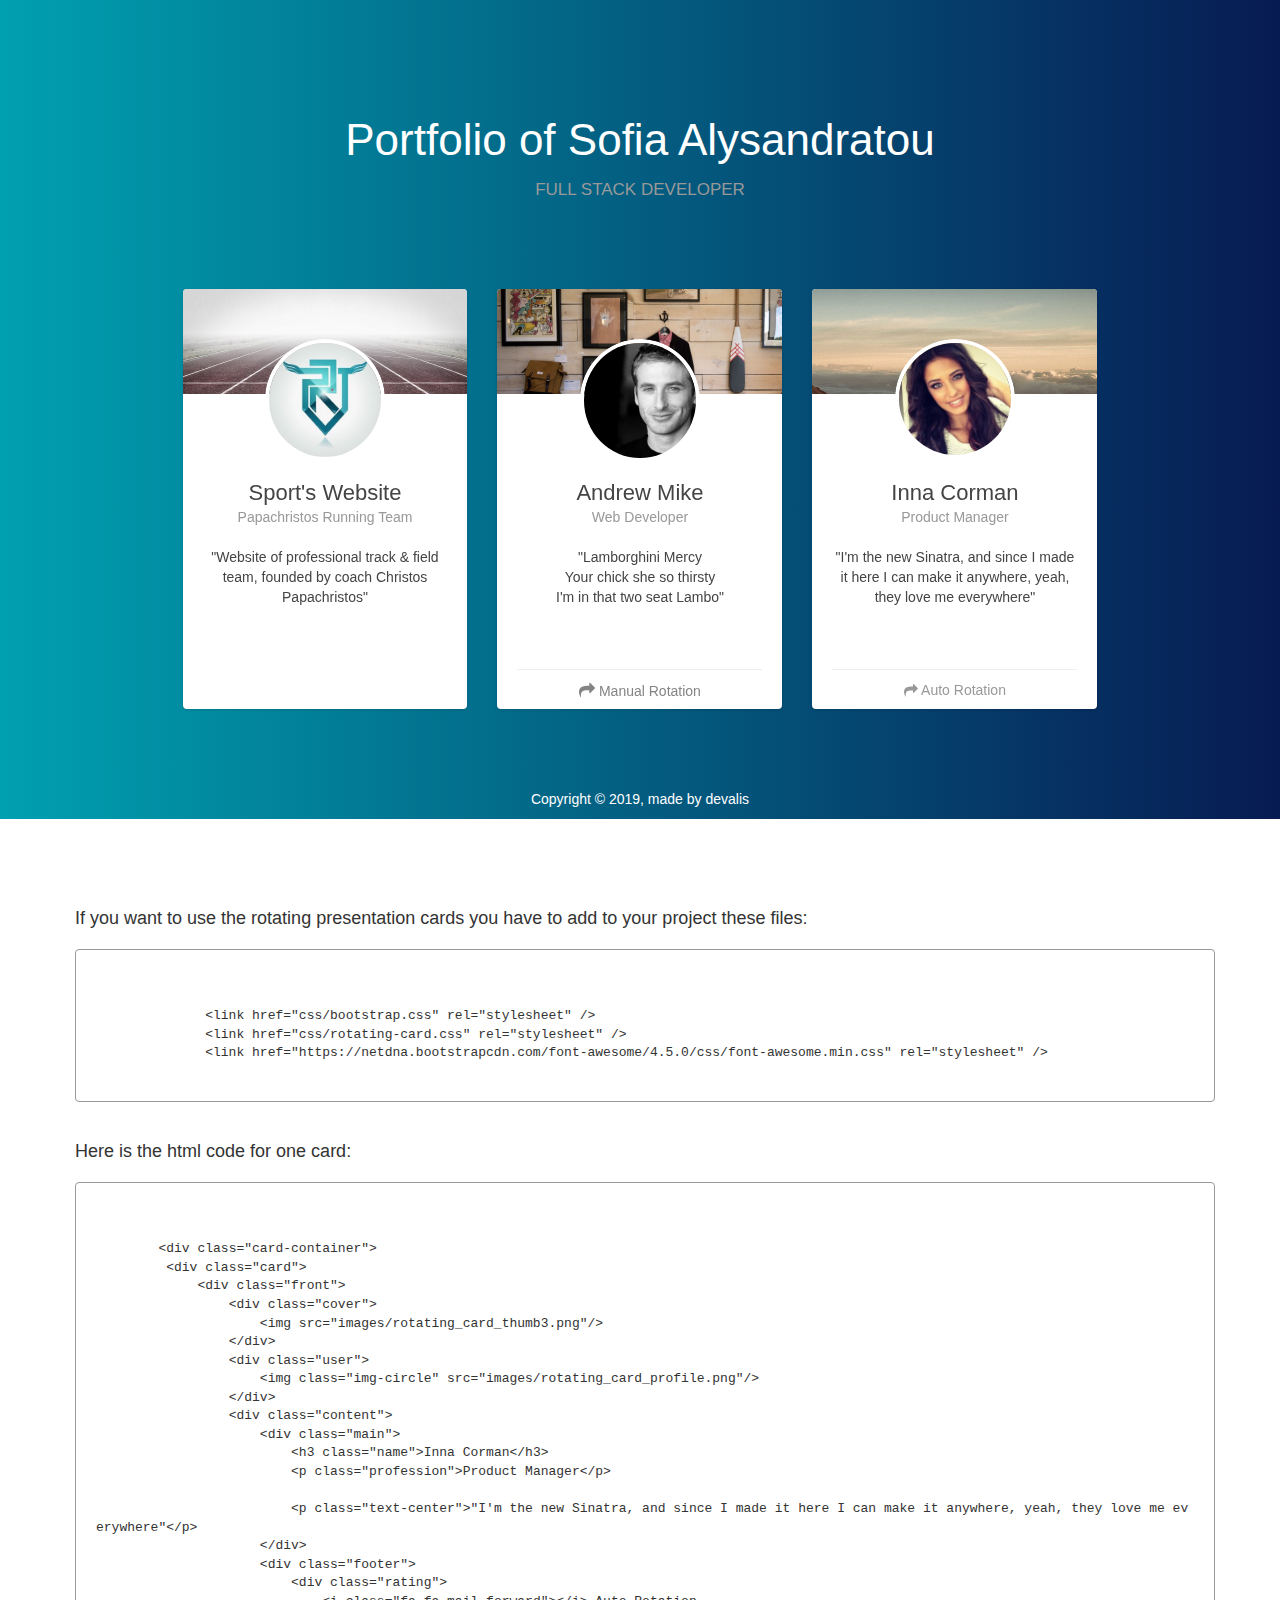
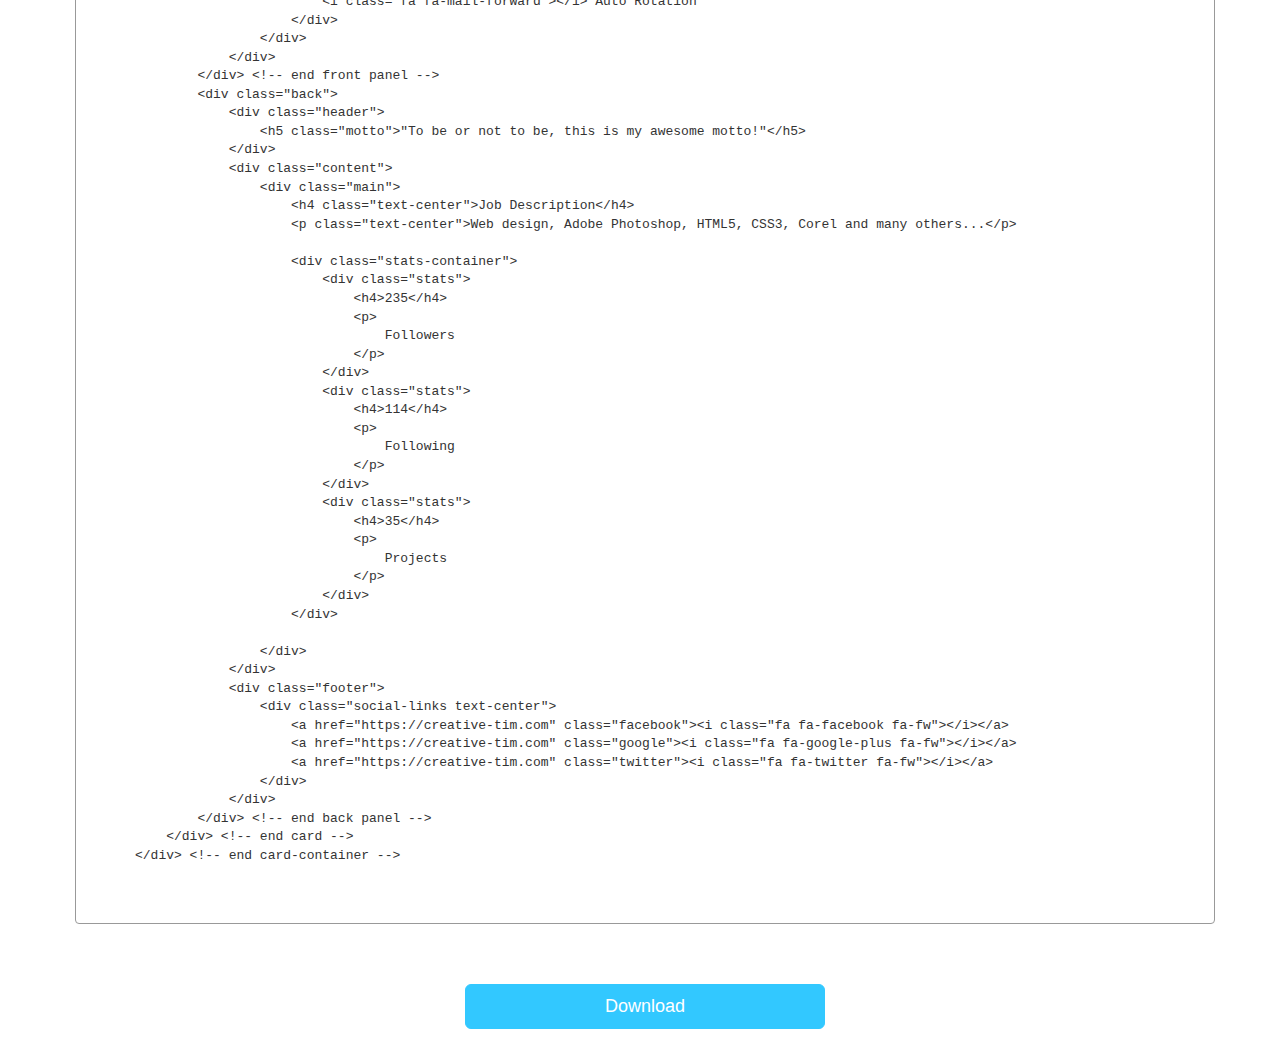
==== index.html @ b693b33b "first commit portfolio" ====
<!DOCTYPE html>
<html>
<head>
    <title>Devalis Portfolio</title>

	<meta charset="utf-8" />
	<meta http-equiv="X-UA-Compatible" content="IE=edge,chrome=1" />

    <link href='css/bootstrap.css' rel='stylesheet' />

    <link href="css/pe-icon-7-stroke.css" rel="stylesheet" />

<!--     <link href='css/ct-navbar.css' rel='stylesheet' /> -->
    <link href='css/rotating-card.css' rel='stylesheet' />

    <meta content='width=device-width, initial-scale=1.0, maximum-scale=1.0, user-scalable=0' name='viewport' />

    <link href="https://netdna.bootstrapcdn.com/font-awesome/4.5.0/css/font-awesome.min.css" rel="stylesheet">

    <script src="https://google-code-prettify.googlecode.com/svn/loader/run_prettify.js"></script>
    <style>
        body{
            margin-top: 100px;
			background: linear-gradient(to left, rgba(7,27,82,1) 0%, rgba(0,160,176,1) 100%);
        }
        .navbar-default .navbar-nav > li > a{
            padding: 15px 15px;
            margin: 5px 0;
        }

        .navbar-default{
            padding: 10px 0;
            background-color: rgba(255, 255, 255, 0.95);
            border-color: transparent;
            box-shadow: 0 0px 13px rgba(0,0,0,.2);
        }
        .btn-info,
        .btn-info:hover,
        .btn-info:focus{
            color: #FFF !important;
            background-color: #00bbff !important;
            border-color: #00bbff !important;
        }

        .btn-info{
            opacity: .8;
            transition: all 0.1s;
            -webkit-transition: all 0.1s;
        }
        .btn-info:hover,
        .btn-info:focus{
            opacity: 1;
        }
		.title{
			color: white;
		}
		.copyright{
			color: white;
			text-align: center;
		}
    </style>
</head>
<div class="container">
    <div class="row">
        <h1 class="title">
            Portfolio of Sofia Alysandratou
            <br>
            <small>Full Stack Developer</small>
        </h1>
        <div class="col-sm-10 col-sm-offset-1">
         <div class="col-md-4 col-sm-6">
             <div class="card-container">
                <div class="card">
                    <div class="front">
                        <div class="cover">
                            <img src="images/track.png"/>
                        </div>
                        <div class="user">
                            <img class="img-circle" src="images/prt color.jpg"/>
                        </div>
                        <div class="content">
                            <div class="main">
                                <h3 class="name">Sport's Website</h3>
                                <p class="profession">Papachristos Running Team</p>
                                <p class="text-center">"Website of professional track & field team, founded by coach Christos Papachristos"</p>
                            </div>
                       
                        </div>
                    </div> <!-- end front panel -->
                    <div class="back">
                        <div class="header">
                            <h5 class="motto">"To be or not to be, this is my awesome motto!"</h5>
                        </div>
                        <div class="content">
                            <div class="main">
                                <h4 class="text-center">Job Description</h4>
                                <p class="text-center">Web design, Adobe Photoshop, HTML5, CSS3, Corel and many others...</p>

                                <div class="stats-container">
                                    <div class="stats">
                                        <h4>235</h4>
                                        <p>
                                            Followers
                                        </p>
                                    </div>
                                    <div class="stats">
                                        <h4>114</h4>
                                        <p>
                                            Following
                                        </p>
                                    </div>
                                    <div class="stats">
                                        <h4>35</h4>
                                        <p>
                                            Projects
                                        </p>
                                    </div>
                                </div>

                            </div>
                        </div>
                        <div class="footer">
                            <div class="social-links text-center">
                                <a href="https://creative-tim.com" class="facebook"><i class="fa fa-facebook fa-fw"></i></a>
                                <a href="https://creative-tim.com" class="google"><i class="fa fa-google-plus fa-fw"></i></a>
                                <a href="https://creative-tim.com" class="twitter"><i class="fa fa-twitter fa-fw"></i></a>
                            </div>
                        </div>
                    </div> <!-- end back panel -->
                </div> <!-- end card -->
            </div> <!-- end card-container -->
        </div> <!-- end col sm 3 -->
<!--         <div class="col-sm-1"></div> -->
        <div class="col-md-4 col-sm-6">
             <div class="card-container manual-flip">
                <div class="card">
                    <div class="front">
                        <div class="cover">
                            <img src="images/rotating_card_thumb.png"/>
                        </div>
                        <div class="user">
                            <img class="img-circle" src="images/rotating_card_profile2.png"/>
                        </div>
                        <div class="content">
                            <div class="main">
                                <h3 class="name">Andrew Mike</h3>
                                <p class="profession">Web Developer</p>
                                <p class="text-center">"Lamborghini Mercy <br>Your chick she so thirsty <br>I'm in that two seat Lambo"</p>
                            </div>
                            <div class="footer">
                                <button class="btn btn-simple" onclick="rotateCard(this)">
                                    <i class="fa fa-mail-forward"></i> Manual Rotation
                                </button>
                            </div>
                        </div>
                    </div> <!-- end front panel -->
                    <div class="back">
                        <div class="header">
                            <h5 class="motto">"To be or not to be, this is my awesome motto!"</h5>
                        </div>
                        <div class="content">
                            <div class="main">
                                <h4 class="text-center">Job Description</h4>
                                <p class="text-center">Web design, Adobe Photoshop, HTML5, CSS3, Corel and many others...</p>

                                <div class="stats-container">
                                    <div class="stats">
                                        <h4>235</h4>
                                        <p>
                                            Followers
                                        </p>
                                    </div>
                                    <div class="stats">
                                        <h4>114</h4>
                                        <p>
                                            Following
                                        </p>
                                    </div>
                                    <div class="stats">
                                        <h4>35</h4>
                                        <p>
                                            Projects
                                        </p>
                                    </div>
                                </div>

                            </div>
                        </div>
                        <div class="footer">
                            <button class="btn btn-simple" rel="tooltip" title="Flip Card" onclick="rotateCard(this)">
                                <i class="fa fa-reply"></i> Back
                            </button>
                            <div class="social-links text-center">
                                <a href="https://creative-tim.com" class="facebook"><i class="fa fa-facebook fa-fw"></i></a>
                                <a href="https://creative-tim.com" class="google"><i class="fa fa-google-plus fa-fw"></i></a>
                                <a href="https://creative-tim.com" class="twitter"><i class="fa fa-twitter fa-fw"></i></a>
                            </div>
                        </div>
                    </div> <!-- end back panel -->
                </div> <!-- end card -->
            </div> <!-- end card-container -->
        </div> <!-- end col sm 3 -->
<!--         <div class="col-sm-1"></div> -->
        <div class="col-md-4 col-sm-6">
            <div class="card-container">
                <div class="card">
                    <div class="front">
                        <div class="cover">
                            <img src="images/rotating_card_thumb3.png"/>
                        </div>
                        <div class="user">
                            <img class="img-circle" src="images/rotating_card_profile.png"/>
                        </div>
                        <div class="content">
                            <div class="main">
                                <h3 class="name">Inna Corman</h3>
                                <p class="profession">Product Manager</p>

                                <p class="text-center">"I'm the new Sinatra, and since I made it here I can make it anywhere, yeah, they love me everywhere"</p>
                            </div>
                            <div class="footer">
                                <div class="rating">
                                    <i class="fa fa-mail-forward"></i> Auto Rotation
                                </div>
                            </div>
                        </div>
                    </div> <!-- end front panel -->
                    <div class="back">
                        <div class="header">
                            <h5 class="motto">"To be or not to be, this is my awesome motto!"</h5>
                        </div>
                        <div class="content">
                            <div class="main">
                                <h4 class="text-center">Job Description</h4>
                                <p class="text-center">Web design, Adobe Photoshop, HTML5, CSS3, Corel and many others...</p>

                                <div class="stats-container">
                                    <div class="stats">
                                        <h4>235</h4>
                                        <p>
                                            Followers
                                        </p>
                                    </div>
                                    <div class="stats">
                                        <h4>114</h4>
                                        <p>
                                            Following
                                        </p>
                                    </div>
                                    <div class="stats">
                                        <h4>35</h4>
                                        <p>
                                            Projects
                                        </p>
                                    </div>
                                </div>

                            </div>
                        </div>
                        <div class="footer">
                            <div class="social-links text-center">
                                <a href="https://creative-tim.com" class="facebook"><i class="fa fa-facebook fa-fw"></i></a>
                                <a href="https://creative-tim.com" class="google"><i class="fa fa-google-plus fa-fw"></i></a>
                                <a href="https://creative-tim.com" class="twitter"><i class="fa fa-twitter fa-fw"></i></a>
                            </div>
                        </div>
                    </div> <!-- end back panel -->
                </div> <!-- end card -->
            </div> <!-- end card-container -->
        </div> <!-- end col-sm-3 -->
        </div> <!-- end col-sm-10 -->
    </div> <!-- end row -->
	<div class="space-50"></div>
		<p class="copyright">Copyright &copy; 2019, made by devalis</p>
   </div>
</div>
<div class="white-board">
   <div class="container">
        <br>
        <h4>
            If you want to use the rotating presentation cards you have to add to your project these files:
        </h4>
        <pre class="prettyprint">
        <br>
              &lt;link href=&quot;css/bootstrap.css&quot; rel=&quot;stylesheet&quot; /&gt;
              &lt;link href=&quot;css/rotating-card.css&quot; rel=&quot;stylesheet&quot; /&gt;
              &lt;link href=&quot;https://netdna.bootstrapcdn.com/font-awesome/4.5.0/css/font-awesome.min.css&quot; rel=&quot;stylesheet&quot; /&gt;
        </pre>
        <br>
        <h4>
            Here is the html code for one card:
        </h4>
        <pre class="prettyprint">
        <br>
        &lt;div class=&quot;card-container&quot;&gt;
         &lt;div class=&quot;card&quot;&gt;
             &lt;div class=&quot;front&quot;&gt;
                 &lt;div class=&quot;cover&quot;&gt;
                     &lt;img src=&quot;images/rotating_card_thumb3.png&quot;/&gt;
                 &lt;/div&gt;
                 &lt;div class=&quot;user&quot;&gt;
                     &lt;img class=&quot;img-circle&quot; src=&quot;images/rotating_card_profile.png&quot;/&gt;
                 &lt;/div&gt;
                 &lt;div class=&quot;content&quot;&gt;
                     &lt;div class=&quot;main&quot;&gt;
                         &lt;h3 class=&quot;name&quot;&gt;Inna Corman&lt;/h3&gt;
                         &lt;p class=&quot;profession&quot;&gt;Product Manager&lt;/p&gt;

                         &lt;p class=&quot;text-center&quot;&gt;&quot;I&#39;m the new Sinatra, and since I made it here I can make it anywhere, yeah, they love me everywhere&quot;&lt;/p&gt;
                     &lt;/div&gt;
                     &lt;div class=&quot;footer&quot;&gt;
                         &lt;div class=&quot;rating&quot;&gt;
                             &lt;i class=&quot;fa fa-mail-forward&quot;&gt;&lt;/i&gt; Auto Rotation
                         &lt;/div&gt;
                     &lt;/div&gt;
                 &lt;/div&gt;
             &lt;/div&gt; &lt;!-- end front panel --&gt;
             &lt;div class=&quot;back&quot;&gt;
                 &lt;div class=&quot;header&quot;&gt;
                     &lt;h5 class=&quot;motto&quot;&gt;&quot;To be or not to be, this is my awesome motto!&quot;&lt;/h5&gt;
                 &lt;/div&gt;
                 &lt;div class=&quot;content&quot;&gt;
                     &lt;div class=&quot;main&quot;&gt;
                         &lt;h4 class=&quot;text-center&quot;&gt;Job Description&lt;/h4&gt;
                         &lt;p class=&quot;text-center&quot;&gt;Web design, Adobe Photoshop, HTML5, CSS3, Corel and many others...&lt;/p&gt;

                         &lt;div class=&quot;stats-container&quot;&gt;
                             &lt;div class=&quot;stats&quot;&gt;
                                 &lt;h4&gt;235&lt;/h4&gt;
                                 &lt;p&gt;
                                     Followers
                                 &lt;/p&gt;
                             &lt;/div&gt;
                             &lt;div class=&quot;stats&quot;&gt;
                                 &lt;h4&gt;114&lt;/h4&gt;
                                 &lt;p&gt;
                                     Following
                                 &lt;/p&gt;
                             &lt;/div&gt;
                             &lt;div class=&quot;stats&quot;&gt;
                                 &lt;h4&gt;35&lt;/h4&gt;
                                 &lt;p&gt;
                                     Projects
                                 &lt;/p&gt;
                             &lt;/div&gt;
                         &lt;/div&gt;

                     &lt;/div&gt;
                 &lt;/div&gt;
                 &lt;div class=&quot;footer&quot;&gt;
                     &lt;div class=&quot;social-links text-center&quot;&gt;
                         &lt;a href=&quot;https://creative-tim.com&quot; class=&quot;facebook&quot;&gt;&lt;i class=&quot;fa fa-facebook fa-fw&quot;&gt;&lt;/i&gt;&lt;/a&gt;
                         &lt;a href=&quot;https://creative-tim.com&quot; class=&quot;google&quot;&gt;&lt;i class=&quot;fa fa-google-plus fa-fw&quot;&gt;&lt;/i&gt;&lt;/a&gt;
                         &lt;a href=&quot;https://creative-tim.com&quot; class=&quot;twitter&quot;&gt;&lt;i class=&quot;fa fa-twitter fa-fw&quot;&gt;&lt;/i&gt;&lt;/a&gt;
                     &lt;/div&gt;
                 &lt;/div&gt;
             &lt;/div&gt; &lt;!-- end back panel --&gt;
         &lt;/div&gt; &lt;!-- end card --&gt;
     &lt;/div&gt; &lt;!-- end card-container --&gt;

        </pre>
        <div class="space-50"></div>
    <div class="row">
        <div class="col-sm-4"></div>
        <div class="col-sm-4">
            <a href="https://creative-tim.com/product/rotating-css-card" class="btn btn-info btn-lg btn-block">Download</a>
        </div>
        <div class="col-sm-4"></div>
    </div>
    
</div>


<script src="js/jquery-1.10.2.js" type="text/javascript"></script>
<script src="js/bootstrap.min.js" type="text/javascript"></script>

<script type="text/javascript">
    $().ready(function(){
        $('[rel="tooltip"]').tooltip();

        $('a.scroll-down').click(function(e){
            e.preventDefault();
            scroll_target = $(this).data('href');
             $('html, body').animate({
                 scrollTop: $(scroll_target).offset().top - 60
             }, 1000);
        });

    });

    function rotateCard(btn){
        var $card = $(btn).closest('.card-container');
        console.log($card);
        if($card.hasClass('hover')){
            $card.removeClass('hover');
        } else {
            $card.addClass('hover');
        }
    }


</script>

</body>
</html>
---- css/pe-icon-7-stroke.css ----
@font-face {
	font-family: 'Pe-icon-7-stroke';
	src:url('../fonts/Pe-icon-7-stroke.eot?-2irksn');
	src:url('../fonts/Pe-icon-7-stroke.eot?#iefix-2irksn') format('embedded-opentype'),
		url('../fonts/Pe-icon-7-stroke.woff?-2irksn') format('woff'),
		url('../fonts/Pe-icon-7-stroke.ttf?-2irksn') format('truetype'),
		url('../fonts/Pe-icon-7-stroke.svg?-2irksn#Pe-icon-7-stroke') format('svg');
	font-weight: normal;
	font-style: normal;
}

[class^="pe-7s-"], [class*=" pe-7s-"] {
	display: inline-block;
	font-family: 'Pe-icon-7-stroke';
	speak: none;
	font-style: normal;
	font-weight: normal;
	font-variant: normal;
	text-transform: none;
	line-height: 1;

	/* Better Font Rendering =========== */
	-webkit-font-smoothing: antialiased;
	-moz-osx-font-smoothing: grayscale;
}

.pe-7s-cloud-upload:before {
	content: "\e68a";
}
.pe-7s-cash:before {
	content: "\e68c";
}
.pe-7s-close:before {
	content: "\e680";
}
.pe-7s-bluetooth:before {
	content: "\e68d";
}
.pe-7s-cloud-download:before {
	content: "\e68b";
}
.pe-7s-way:before {
	content: "\e68e";
}
.pe-7s-close-circle:before {
	content: "\e681";
}
.pe-7s-id:before {
	content: "\e68f";
}
.pe-7s-angle-up:before {
	content: "\e682";
}
.pe-7s-wristwatch:before {
	content: "\e690";
}
.pe-7s-angle-up-circle:before {
	content: "\e683";
}
.pe-7s-world:before {
	content: "\e691";
}
.pe-7s-angle-right:before {
	content: "\e684";
}
.pe-7s-volume:before {
	content: "\e692";
}
.pe-7s-angle-right-circle:before {
	content: "\e685";
}
.pe-7s-users:before {
	content: "\e693";
}
.pe-7s-angle-left:before {
	content: "\e686";
}
.pe-7s-user-female:before {
	content: "\e694";
}
.pe-7s-angle-left-circle:before {
	content: "\e687";
}
.pe-7s-up-arrow:before {
	content: "\e695";
}
.pe-7s-angle-down:before {
	content: "\e688";
}
.pe-7s-switch:before {
	content: "\e696";
}
.pe-7s-angle-down-circle:before {
	content: "\e689";
}
.pe-7s-scissors:before {
	content: "\e697";
}
.pe-7s-wallet:before {
	content: "\e600";
}
.pe-7s-safe:before {
	content: "\e698";
}
.pe-7s-volume2:before {
	content: "\e601";
}
.pe-7s-volume1:before {
	content: "\e602";
}
.pe-7s-voicemail:before {
	content: "\e603";
}
.pe-7s-video:before {
	content: "\e604";
}
.pe-7s-user:before {
	content: "\e605";
}
.pe-7s-upload:before {
	content: "\e606";
}
.pe-7s-unlock:before {
	content: "\e607";
}
.pe-7s-umbrella:before {
	content: "\e608";
}
.pe-7s-trash:before {
	content: "\e609";
}
.pe-7s-tools:before {
	content: "\e60a";
}
.pe-7s-timer:before {
	content: "\e60b";
}
.pe-7s-ticket:before {
	content: "\e60c";
}
.pe-7s-target:before {
	content: "\e60d";
}
.pe-7s-sun:before {
	content: "\e60e";
}
.pe-7s-study:before {
	content: "\e60f";
}
.pe-7s-stopwatch:before {
	content: "\e610";
}
.pe-7s-star:before {
	content: "\e611";
}
.pe-7s-speaker:before {
	content: "\e612";
}
.pe-7s-signal:before {
	content: "\e613";
}
.pe-7s-shuffle:before {
	content: "\e614";
}
.pe-7s-shopbag:before {
	content: "\e615";
}
.pe-7s-share:before {
	content: "\e616";
}
.pe-7s-server:before {
	content: "\e617";
}
.pe-7s-search:before {
	content: "\e618";
}
.pe-7s-film:before {
	content: "\e6a5";
}
.pe-7s-science:before {
	content: "\e619";
}
.pe-7s-disk:before {
	content: "\e6a6";
}
.pe-7s-ribbon:before {
	content: "\e61a";
}
.pe-7s-repeat:before {
	content: "\e61b";
}
.pe-7s-refresh:before {
	content: "\e61c";
}
.pe-7s-add-user:before {
	content: "\e6a9";
}
.pe-7s-refresh-cloud:before {
	content: "\e61d";
}
.pe-7s-paperclip:before {
	content: "\e69c";
}
.pe-7s-radio:before {
	content: "\e61e";
}
.pe-7s-note2:before {
	content: "\e69d";
}
.pe-7s-print:before {
	content: "\e61f";
}
.pe-7s-network:before {
	content: "\e69e";
}
.pe-7s-prev:before {
	content: "\e620";
}
.pe-7s-mute:before {
	content: "\e69f";
}
.pe-7s-power:before {
	content: "\e621";
}
.pe-7s-medal:before {
	content: "\e6a0";
}
.pe-7s-portfolio:before {
	content: "\e622";
}
.pe-7s-like2:before {
	content: "\e6a1";
}
.pe-7s-plus:before {
	content: "\e623";
}
.pe-7s-left-arrow:before {
	content: "\e6a2";
}
.pe-7s-play:before {
	content: "\e624";
}
.pe-7s-key:before {
	content: "\e6a3";
}
.pe-7s-plane:before {
	content: "\e625";
}
.pe-7s-joy:before {
	content: "\e6a4";
}
.pe-7s-photo-gallery:before {
	content: "\e626";
}
.pe-7s-pin:before {
	content: "\e69b";
}
.pe-7s-phone:before {
	content: "\e627";
}
.pe-7s-plug:before {
	content: "\e69a";
}
.pe-7s-pen:before {
	content: "\e628";
}
.pe-7s-right-arrow:before {
	content: "\e699";
}
.pe-7s-paper-plane:before {
	content: "\e629";
}
.pe-7s-delete-user:before {
	content: "\e6a7";
}
.pe-7s-paint:before {
	content: "\e62a";
}
.pe-7s-bottom-arrow:before {
	content: "\e6a8";
}
.pe-7s-notebook:before {
	content: "\e62b";
}
.pe-7s-note:before {
	content: "\e62c";
}
.pe-7s-next:before {
	content: "\e62d";
}
.pe-7s-news-paper:before {
	content: "\e62e";
}
.pe-7s-musiclist:before {
	content: "\e62f";
}
.pe-7s-music:before {
	content: "\e630";
}
.pe-7s-mouse:before {
	content: "\e631";
}
.pe-7s-more:before {
	content: "\e632";
}
.pe-7s-moon:before {
	content: "\e633";
}
.pe-7s-monitor:before {
	content: "\e634";
}
.pe-7s-micro:before {
	content: "\e635";
}
.pe-7s-menu:before {
	content: "\e636";
}
.pe-7s-map:before {
	content: "\e637";
}
.pe-7s-map-marker:before {
	content: "\e638";
}
.pe-7s-mail:before {
	content: "\e639";
}
.pe-7s-mail-open:before {
	content: "\e63a";
}
.pe-7s-mail-open-file:before {
	content: "\e63b";
}
.pe-7s-magnet:before {
	content: "\e63c";
}
.pe-7s-loop:before {
	content: "\e63d";
}
.pe-7s-look:before {
	content: "\e63e";
}
.pe-7s-lock:before {
	content: "\e63f";
}
.pe-7s-lintern:before {
	content: "\e640";
}
.pe-7s-link:before {
	content: "\e641";
}
.pe-7s-like:before {
	content: "\e642";
}
.pe-7s-light:before {
	content: "\e643";
}
.pe-7s-less:before {
	content: "\e644";
}
.pe-7s-keypad:before {
	content: "\e645";
}
.pe-7s-junk:before {
	content: "\e646";
}
.pe-7s-info:before {
	content: "\e647";
}
.pe-7s-home:before {
	content: "\e648";
}
.pe-7s-help2:before {
	content: "\e649";
}
.pe-7s-help1:before {
	content: "\e64a";
}
.pe-7s-graph3:before {
	content: "\e64b";
}
.pe-7s-graph2:before {
	content: "\e64c";
}
.pe-7s-graph1:before {
	content: "\e64d";
}
.pe-7s-graph:before {
	content: "\e64e";
}
.pe-7s-global:before {
	content: "\e64f";
}
.pe-7s-gleam:before {
	content: "\e650";
}
.pe-7s-glasses:before {
	content: "\e651";
}
.pe-7s-gift:before {
	content: "\e652";
}
.pe-7s-folder:before {
	content: "\e653";
}
.pe-7s-flag:before {
	content: "\e654";
}
.pe-7s-filter:before {
	content: "\e655";
}
.pe-7s-file:before {
	content: "\e656";
}
.pe-7s-expand1:before {
	content: "\e657";
}
.pe-7s-exapnd2:before {
	content: "\e658";
}
.pe-7s-edit:before {
	content: "\e659";
}
.pe-7s-drop:before {
	content: "\e65a";
}
.pe-7s-drawer:before {
	content: "\e65b";
}
.pe-7s-download:before {
	content: "\e65c";
}
.pe-7s-display2:before {
	content: "\e65d";
}
.pe-7s-display1:before {
	content: "\e65e";
}
.pe-7s-diskette:before {
	content: "\e65f";
}
.pe-7s-date:before {
	content: "\e660";
}
.pe-7s-cup:before {
	content: "\e661";
}
.pe-7s-culture:before {
	content: "\e662";
}
.pe-7s-crop:before {
	content: "\e663";
}
.pe-7s-credit:before {
	content: "\e664";
}
.pe-7s-copy-file:before {
	content: "\e665";
}
.pe-7s-config:before {
	content: "\e666";
}
.pe-7s-compass:before {
	content: "\e667";
}
.pe-7s-comment:before {
	content: "\e668";
}
.pe-7s-coffee:before {
	content: "\e669";
}
.pe-7s-cloud:before {
	content: "\e66a";
}
.pe-7s-clock:before {
	content: "\e66b";
}
.pe-7s-check:before {
	content: "\e66c";
}
.pe-7s-chat:before {
	content: "\e66d";
}
.pe-7s-cart:before {
	content: "\e66e";
}
.pe-7s-camera:before {
	content: "\e66f";
}
.pe-7s-call:before {
	content: "\e670";
}
.pe-7s-calculator:before {
	content: "\e671";
}
.pe-7s-browser:before {
	content: "\e672";
}
.pe-7s-box2:before {
	content: "\e673";
}
.pe-7s-box1:before {
	content: "\e674";
}
.pe-7s-bookmarks:before {
	content: "\e675";
}
.pe-7s-bicycle:before {
	content: "\e676";
}
.pe-7s-bell:before {
	content: "\e677";
}
.pe-7s-battery:before {
	content: "\e678";
}
.pe-7s-ball:before {
	content: "\e679";
}
.pe-7s-back:before {
	content: "\e67a";
}
.pe-7s-attention:before {
	content: "\e67b";
}
.pe-7s-anchor:before {
	content: "\e67c";
}
.pe-7s-albums:before {
	content: "\e67d";
}
.pe-7s-alarm:before {
	content: "\e67e";
}
.pe-7s-airplay:before {
	content: "\e67f";
}
---- css/rotating-card.css ----
body {
	margin-top: 60px;
	font-size: 14px;
	font-family: "Helvetica Nueue",Arial,Verdana,sans-serif;
	background-color: #E5E9ED;
}
.btn:hover,
.btn:focus,
.btn:active{
    outline: 0 !important;
}
/* entire container, keeps perspective */
.card-container {
	  -webkit-perspective: 800px;
   -moz-perspective: 800px;
     -o-perspective: 800px;
        perspective: 800px;
        margin-bottom: 30px;
}
/* flip the pane when hovered */
.card-container:not(.manual-flip):hover .card,
.card-container.hover.manual-flip .card{
	-webkit-transform: rotateY( 180deg );
-moz-transform: rotateY( 180deg );
 -o-transform: rotateY( 180deg );
    transform: rotateY( 180deg );
}


.card-container.static:hover .card,
.card-container.static.hover .card {
	-webkit-transform: none;
-moz-transform: none;
 -o-transform: none;
    transform: none;
}
/* flip speed goes here */
.card {
	 -webkit-transition: -webkit-transform .5s;
   -moz-transition: -moz-transform .5s;
     -o-transition: -o-transform .5s;
        transition: transform .5s;
-webkit-transform-style: preserve-3d;
   -moz-transform-style: preserve-3d;
     -o-transform-style: preserve-3d;
        transform-style: preserve-3d;
	position: relative;
}

/* hide back of pane during swap */
.front, .back {
	-webkit-backface-visibility: hidden;
   -moz-backface-visibility: hidden;
     -o-backface-visibility: hidden;
        backface-visibility: hidden;
	position: absolute;
	top: 0;
	left: 0;
	background-color: #FFF;
    box-shadow: 0 1px 3px 0 rgba(0, 0, 0, 0.14);
}

/* front pane, placed above back */
.front {
	z-index: 2;
}

/* back, initially hidden pane */
.back {
		-webkit-transform: rotateY( 180deg );
   -moz-transform: rotateY( 180deg );
     -o-transform: rotateY( 180deg );
        transform: rotateY( 180deg );
        z-index: 3;
}

.back .btn-simple{
    position: absolute;
    left: 0;
    bottom: 4px;
}
/*        Style       */


.card{
    background: none repeat scroll 0 0 #FFFFFF;
    border-radius: 4px;
    color: #444444;
}
.card-container, .front, .back {
	width: 100%;
	height: 420px;
	border-radius: 4px;
}
.card .cover{
    height: 105px;
    overflow: hidden;
    border-radius: 4px 4px 0 0;
}
.card .cover img{
    width: 100%;
}
.card .user{
    border-radius: 50%;
    display: block;
    height: 120px;
    margin: -55px auto 0;
    overflow: hidden;
    width: 120px;
}
.card .user img{
    background: none repeat scroll 0 0 #FFFFFF;
    border: 4px solid #FFFFFF;
    width: 100%;
}

.card .content{
    background-color: rgba(0, 0, 0, 0);
    box-shadow: none;
    padding: 10px 20px 20px;
}
.card .content .main {
    min-height: 160px;
}
.card .back .content .main {
    height: 215px;
}
.card .name {
    font-size: 22px;
    line-height: 28px;
    margin: 10px 0 0;
    text-align: center;
    text-transform: capitalize;
}
.card h5{
    margin: 5px 0;
    font-weight: 400;
    line-height: 20px;
}
.card .profession{
    color: #999999;
    text-align: center;
    margin-bottom: 20px;
}
.card .footer {
    border-top: 1px solid #EEEEEE;
    color: #999999;
    margin: 30px 0 0;
    padding: 10px 0 0;
    text-align: center;
}
.card .footer .social-links{
    font-size: 18px;
}
.card .footer .social-links a{
    margin: 0 7px;
}
.card .footer .btn-simple{
    margin-top: -6px;
}
.card .header {
    padding: 15px 20px;
    height: 90px;
}
.card .motto{
    border-bottom: 1px solid #EEEEEE;
    color: #999999;
    font-size: 14px;
    font-weight: 400;
    padding-bottom: 10px;
    text-align: center;
}

.card .stats-container{
	width: 100%;
	margin-top: 50px;
}
.card .stats{
	display: block;
	float: left;
	width: 33.333333%;
	text-align: center;
}

.card .stats:first-child{
	border-right: 1px solid #EEEEEE;
}
.card .stats:last-child{
	border-left: 1px solid #EEEEEE;
}
.card .stats h4{
	font-weight: 300;
	margin-bottom: 5px;
}
.card .stats p{
	color: #777777;
}
/*      Just for presentation        */

.title{
    color: #506A85;
    text-align: center;
    font-weight: 300;
    font-size: 44px;
    margin-bottom: 90px;
    line-height: 90%;
}
.title small{
    font-size: 17px;
    color: #999;
    text-transform: uppercase;
    margin: 0;
}
.space-30{
	height: 30px;
	display: block;
}
.space-50{
    height: 50px;
    display: block;
}
.space-200{
    height: 200px;
    display: block;
}
.white-board{
    background-color: #FFFFFF;
    min-height: 200px;
    padding: 60px 60px 20px;
}
.ct-heart{
    color: #F74933;
}

 pre.prettyprint{
    background-color: #ffffff;
    border: 1px solid #999;
    margin-top: 20px;
    padding: 20px;
    text-align: left;
}
.atv, .str{
    color: #05AE0E;
}
.tag, .pln, .kwd{
     color: #3472F7;
}
.atn{
  color: #2C93FF;
}
.pln{
   color: #333;
}
.com{
    color: #999;
}

.btn-simple{
    opacity: .8;
    color: #666666;
    background-color: transparent;
}

.btn-simple:hover,
.btn-simple:focus{
    background-color: transparent;
    box-shadow: none;
    opacity: 1;
}
.btn-simple i{
    font-size: 16px;
}

.navbar-brand-logo{
    padding: 0;
}
.navbar-brand-logo .logo{
    border: 1px solid #333333;
    border-radius: 50%;
    float: left;
    overflow: hidden;
    width: 60px;
}
.navbar .navbar-brand-logo .brand{
    color: #FFFFFF;
    float: left;
    font-size: 18px;
    font-weight: 400;
    line-height: 20px;
    margin-left: 10px;
    margin-top: 10px;
    width: 60px;
}
.navbar-default .navbar-brand-logo .brand{
    color: #555;
}


/*       Fix bug for IE      */

@media screen and (-ms-high-contrast: active), (-ms-high-contrast: none) {
    .front, .back{
        -ms-backface-visibility: visible;
        backface-visibility: visible;
    }

    .back {
        visibility: hidden;
        -ms-transition: all 0.2s cubic-bezier(.92,.01,.83,.67);
    }
    .front{
        z-index: 4;
    }
    .card-container:not(.manual-flip):hover .back,
    .card-container.manual-flip.hover .back{
        z-index: 5;
        visibility: visible;
    }
}
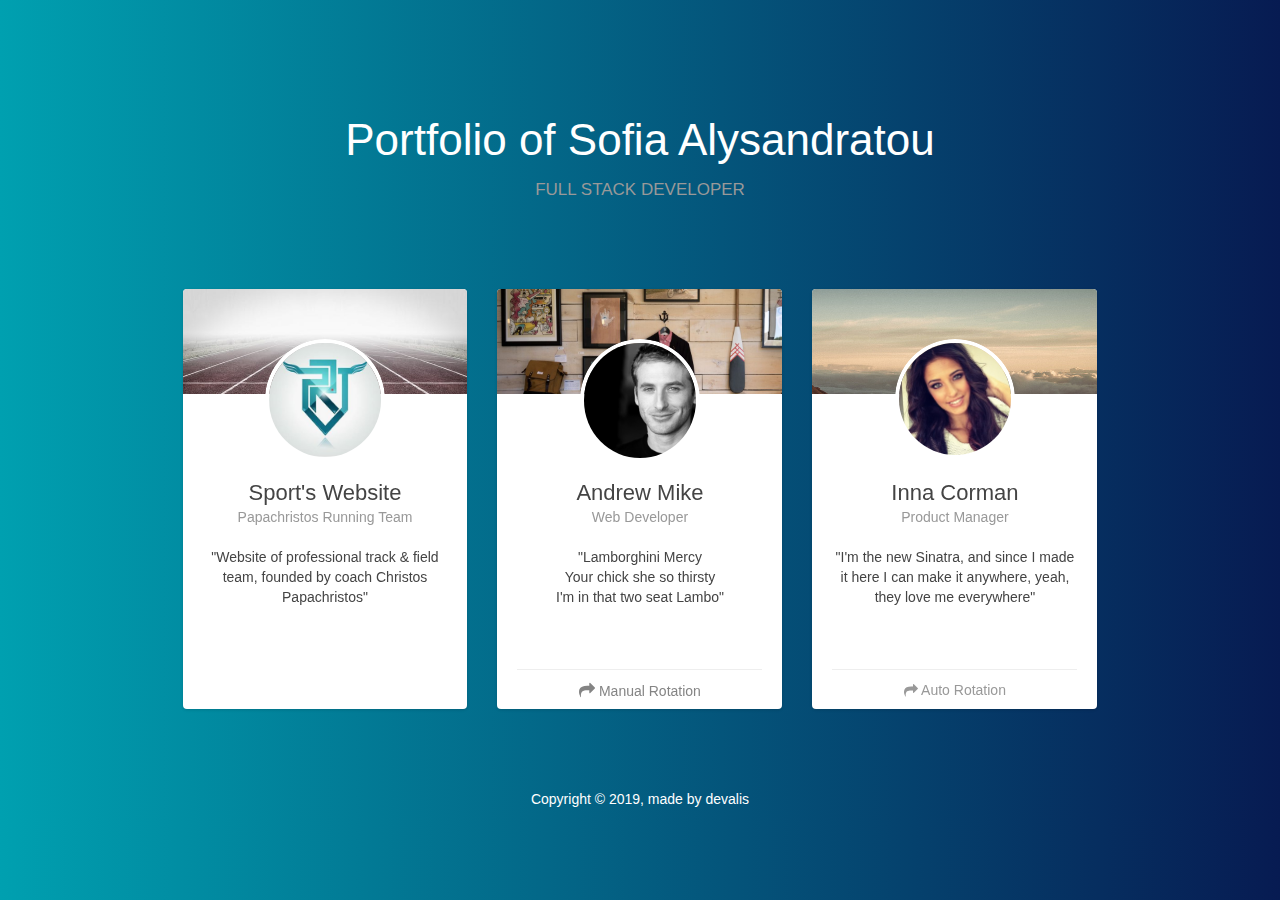
==== commit 08e0dd67: "remove instructions" ====
--- a/index.html
+++ b/index.html
@@ -274,102 +274,6 @@
 		<p class="copyright">Copyright &copy; 2019, made by devalis</p>
    </div>
 </div>
-<div class="white-board">
-   <div class="container">
-        <br>
-        <h4>
-            If you want to use the rotating presentation cards you have to add to your project these files:
-        </h4>
-        <pre class="prettyprint">
-        <br>
-              &lt;link href=&quot;css/bootstrap.css&quot; rel=&quot;stylesheet&quot; /&gt;
-              &lt;link href=&quot;css/rotating-card.css&quot; rel=&quot;stylesheet&quot; /&gt;
-              &lt;link href=&quot;https://netdna.bootstrapcdn.com/font-awesome/4.5.0/css/font-awesome.min.css&quot; rel=&quot;stylesheet&quot; /&gt;
-        </pre>
-        <br>
-        <h4>
-            Here is the html code for one card:
-        </h4>
-        <pre class="prettyprint">
-        <br>
-        &lt;div class=&quot;card-container&quot;&gt;
-         &lt;div class=&quot;card&quot;&gt;
-             &lt;div class=&quot;front&quot;&gt;
-                 &lt;div class=&quot;cover&quot;&gt;
-                     &lt;img src=&quot;images/rotating_card_thumb3.png&quot;/&gt;
-                 &lt;/div&gt;
-                 &lt;div class=&quot;user&quot;&gt;
-                     &lt;img class=&quot;img-circle&quot; src=&quot;images/rotating_card_profile.png&quot;/&gt;
-                 &lt;/div&gt;
-                 &lt;div class=&quot;content&quot;&gt;
-                     &lt;div class=&quot;main&quot;&gt;
-                         &lt;h3 class=&quot;name&quot;&gt;Inna Corman&lt;/h3&gt;
-                         &lt;p class=&quot;profession&quot;&gt;Product Manager&lt;/p&gt;
-
-                         &lt;p class=&quot;text-center&quot;&gt;&quot;I&#39;m the new Sinatra, and since I made it here I can make it anywhere, yeah, they love me everywhere&quot;&lt;/p&gt;
-                     &lt;/div&gt;
-                     &lt;div class=&quot;footer&quot;&gt;
-                         &lt;div class=&quot;rating&quot;&gt;
-                             &lt;i class=&quot;fa fa-mail-forward&quot;&gt;&lt;/i&gt; Auto Rotation
-                         &lt;/div&gt;
-                     &lt;/div&gt;
-                 &lt;/div&gt;
-             &lt;/div&gt; &lt;!-- end front panel --&gt;
-             &lt;div class=&quot;back&quot;&gt;
-                 &lt;div class=&quot;header&quot;&gt;
-                     &lt;h5 class=&quot;motto&quot;&gt;&quot;To be or not to be, this is my awesome motto!&quot;&lt;/h5&gt;
-                 &lt;/div&gt;
-                 &lt;div class=&quot;content&quot;&gt;
-                     &lt;div class=&quot;main&quot;&gt;
-                         &lt;h4 class=&quot;text-center&quot;&gt;Job Description&lt;/h4&gt;
-                         &lt;p class=&quot;text-center&quot;&gt;Web design, Adobe Photoshop, HTML5, CSS3, Corel and many others...&lt;/p&gt;
-
-                         &lt;div class=&quot;stats-container&quot;&gt;
-                             &lt;div class=&quot;stats&quot;&gt;
-                                 &lt;h4&gt;235&lt;/h4&gt;
-                                 &lt;p&gt;
-                                     Followers
-                                 &lt;/p&gt;
-                             &lt;/div&gt;
-                             &lt;div class=&quot;stats&quot;&gt;
-                                 &lt;h4&gt;114&lt;/h4&gt;
-                                 &lt;p&gt;
-                                     Following
-                                 &lt;/p&gt;
-                             &lt;/div&gt;
-                             &lt;div class=&quot;stats&quot;&gt;
-                                 &lt;h4&gt;35&lt;/h4&gt;
-                                 &lt;p&gt;
-                                     Projects
-                                 &lt;/p&gt;
-                             &lt;/div&gt;
-                         &lt;/div&gt;
-
-                     &lt;/div&gt;
-                 &lt;/div&gt;
-                 &lt;div class=&quot;footer&quot;&gt;
-                     &lt;div class=&quot;social-links text-center&quot;&gt;
-                         &lt;a href=&quot;https://creative-tim.com&quot; class=&quot;facebook&quot;&gt;&lt;i class=&quot;fa fa-facebook fa-fw&quot;&gt;&lt;/i&gt;&lt;/a&gt;
-                         &lt;a href=&quot;https://creative-tim.com&quot; class=&quot;google&quot;&gt;&lt;i class=&quot;fa fa-google-plus fa-fw&quot;&gt;&lt;/i&gt;&lt;/a&gt;
-                         &lt;a href=&quot;https://creative-tim.com&quot; class=&quot;twitter&quot;&gt;&lt;i class=&quot;fa fa-twitter fa-fw&quot;&gt;&lt;/i&gt;&lt;/a&gt;
-                     &lt;/div&gt;
-                 &lt;/div&gt;
-             &lt;/div&gt; &lt;!-- end back panel --&gt;
-         &lt;/div&gt; &lt;!-- end card --&gt;
-     &lt;/div&gt; &lt;!-- end card-container --&gt;
-
-        </pre>
-        <div class="space-50"></div>
-    <div class="row">
-        <div class="col-sm-4"></div>
-        <div class="col-sm-4">
-            <a href="https://creative-tim.com/product/rotating-css-card" class="btn btn-info btn-lg btn-block">Download</a>
-        </div>
-        <div class="col-sm-4"></div>
-    </div>
-    
-</div>
-
 
 <script src="js/jquery-1.10.2.js" type="text/javascript"></script>
 <script src="js/bootstrap.min.js" type="text/javascript"></script>
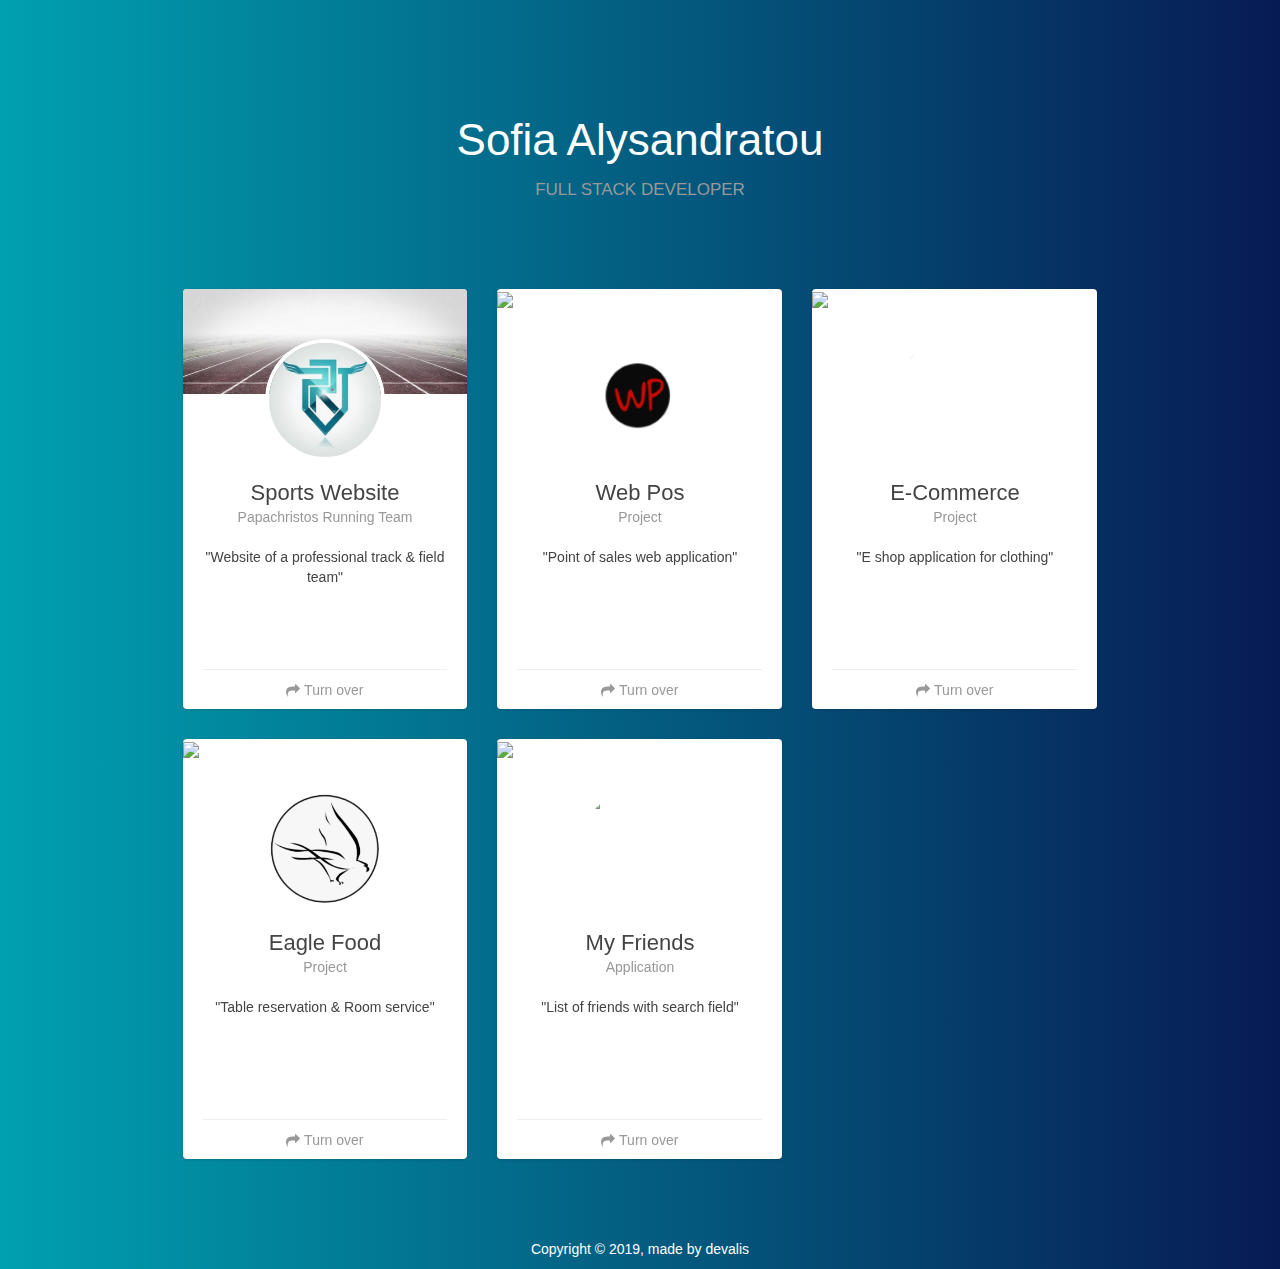
==== commit 6f0d487e: "portfolio 5 projects" ====
--- a/index.html
+++ b/index.html
@@ -1,21 +1,23 @@
 <!DOCTYPE html>
 <html>
 <head>
-    <title>Devalis Portfolio</title>
+    <title>Portfolio</title>
 
 	<meta charset="utf-8" />
 	<meta http-equiv="X-UA-Compatible" content="IE=edge,chrome=1" />
-
+	
+	<link rel="shortcut icon" href="favicon.ico" /> 
+	
     <link href='css/bootstrap.css' rel='stylesheet' />
-
     <link href="css/pe-icon-7-stroke.css" rel="stylesheet" />
 
 <!--     <link href='css/ct-navbar.css' rel='stylesheet' /> -->
     <link href='css/rotating-card.css' rel='stylesheet' />
 
     <meta content='width=device-width, initial-scale=1.0, maximum-scale=1.0, user-scalable=0' name='viewport' />
-
-    <link href="https://netdna.bootstrapcdn.com/font-awesome/4.5.0/css/font-awesome.min.css" rel="stylesheet">
+	
+	<link rel='stylesheet' href='https://use.fontawesome.com/releases/v5.7.0/css/all.css' integrity='sha384-lZN37f5QGtY3VHgisS14W3ExzMWZxybE1SJSEsQp9S+oqd12jhcu+A56Ebc1zFSJ' crossorigin='anonymous'>
+	<link href="https://netdna.bootstrapcdn.com/font-awesome/4.5.0/css/font-awesome.min.css" rel="stylesheet">
 
     <script src="https://google-code-prettify.googlecode.com/svn/loader/run_prettify.js"></script>
     <style>
@@ -63,7 +65,7 @@
 <div class="container">
     <div class="row">
         <h1 class="title">
-            Portfolio of Sofia Alysandratou
+            Sofia Alysandratou
             <br>
             <small>Full Stack Developer</small>
         </h1>
@@ -80,39 +82,44 @@
                         </div>
                         <div class="content">
                             <div class="main">
-                                <h3 class="name">Sport's Website</h3>
+                                <h3 class="name">Sports Website</h3>
                                 <p class="profession">Papachristos Running Team</p>
-                                <p class="text-center">"Website of professional track & field team, founded by coach Christos Papachristos"</p>
-                            </div>
-                       
-                        </div>
+                                <p class="text-center">"Website of a professional track & field team"</p>
+                            </div>
+						   <div class="footer">
+									<i class="fa fa-mail-forward"></i> Turn over
+								</div>
+							</div>
                     </div> <!-- end front panel -->
                     <div class="back">
                         <div class="header">
-                            <h5 class="motto">"To be or not to be, this is my awesome motto!"</h5>
-                        </div>
-                        <div class="content">
-                            <div class="main">
-                                <h4 class="text-center">Job Description</h4>
-                                <p class="text-center">Web design, Adobe Photoshop, HTML5, CSS3, Corel and many others...</p>
+                            <h5 class="motto">PRT</h5>
+                        </div>
+                        <div class="content">
+                            <div class="main">
+                                <h4 class="text-center">Papachristos Running Team</h4>
+                                <p class="text-center">Under the coaching of Christos Papachristos and his assistants, 
+									elite track & field athletes join a team that offers an 
+									uncompromising training environment.
+								</p>
 
                                 <div class="stats-container">
                                     <div class="stats">
-                                        <h4>235</h4>
-                                        <p>
-                                            Followers
-                                        </p>
-                                    </div>
-                                    <div class="stats">
-                                        <h4>114</h4>
-                                        <p>
-                                            Following
-                                        </p>
-                                    </div>
-                                    <div class="stats">
-                                        <h4>35</h4>
-                                        <p>
-                                            Projects
+                                        <i class="fab fa-bimobject"></i>
+                                        <p>
+                                            Bootstrap
+                                        </p>
+                                    </div>
+                                    <div class="stats">
+                                        <i class="fab fa-html5"></i>
+                                        <p>
+                                            Html - Css
+                                        </p>
+                                    </div>
+                                    <div class="stats">
+                                        <i class="fab fa-node-js"></i>
+                                        <p>
+                                            Node.js
                                         </p>
                                     </div>
                                 </div>
@@ -121,9 +128,8 @@
                         </div>
                         <div class="footer">
                             <div class="social-links text-center">
-                                <a href="https://creative-tim.com" class="facebook"><i class="fa fa-facebook fa-fw"></i></a>
-                                <a href="https://creative-tim.com" class="google"><i class="fa fa-google-plus fa-fw"></i></a>
-                                <a href="https://creative-tim.com" class="twitter"><i class="fa fa-twitter fa-fw"></i></a>
+                                <a href="https://www.facebook.com/PrtPapachristosRunningTeam/" class="facebook" target="_blank"><i class="fab fa-facebook-f"></i></a>
+                                <a href="https://paprunningteam.gr/" class="globe" target="_blank"><i class="fab fa-gofore"></i></a>
                             </div>
                         </div>
                     </div> <!-- end back panel -->
@@ -131,69 +137,59 @@
             </div> <!-- end card-container -->
         </div> <!-- end col sm 3 -->
 <!--         <div class="col-sm-1"></div> -->
-        <div class="col-md-4 col-sm-6">
-             <div class="card-container manual-flip">
+ <div class="col-md-4 col-sm-6">
+             <div class="card-container">
                 <div class="card">
                     <div class="front">
                         <div class="cover">
-                            <img src="images/rotating_card_thumb.png"/>
+                            <img src="images/pos.jpg"/>
                         </div>
                         <div class="user">
-                            <img class="img-circle" src="images/rotating_card_profile2.png"/>
-                        </div>
-                        <div class="content">
-                            <div class="main">
-                                <h3 class="name">Andrew Mike</h3>
-                                <p class="profession">Web Developer</p>
-                                <p class="text-center">"Lamborghini Mercy <br>Your chick she so thirsty <br>I'm in that two seat Lambo"</p>
-                            </div>
-                            <div class="footer">
-                                <button class="btn btn-simple" onclick="rotateCard(this)">
-                                    <i class="fa fa-mail-forward"></i> Manual Rotation
-                                </button>
-                            </div>
-                        </div>
+                            <img class="card-circle" src="images/wplogo.png"/>
+                        </div>
+                        <div class="content">
+                            <div class="main">
+                                <h3 class="name">Web Pos</h3>
+                                <p class="profession">Project</p>
+                                <p class="text-center">"Point of sales web application"</p>
+                            </div>
+						   <div class="footer">
+									<i class="fa fa-mail-forward"></i> Turn over
+								</div>
+							</div>
                     </div> <!-- end front panel -->
                     <div class="back">
-                        <div class="header">
-                            <h5 class="motto">"To be or not to be, this is my awesome motto!"</h5>
-                        </div>
-                        <div class="content">
-                            <div class="main">
-                                <h4 class="text-center">Job Description</h4>
-                                <p class="text-center">Web design, Adobe Photoshop, HTML5, CSS3, Corel and many others...</p>
+					     <div class="header">
+                            <h5 class="motto">WP</h5>
+                        </div>
+                        <div class="content">
+                            <div class="main">
+                                <h4 class="text-center">Web Pos</h4>
+                                <p class="text-center">Online point of sales application with 
+									a user friendly interface that everyone can use without difficulty.
+									Working on optimization for better perfomance.
+								</p>
 
                                 <div class="stats-container">
                                     <div class="stats">
-                                        <h4>235</h4>
-                                        <p>
-                                            Followers
-                                        </p>
-                                    </div>
-                                    <div class="stats">
-                                        <h4>114</h4>
-                                        <p>
-                                            Following
-                                        </p>
-                                    </div>
-                                    <div class="stats">
-                                        <h4>35</h4>
-                                        <p>
-                                            Projects
-                                        </p>
-                                    </div>
-                                </div>
-
-                            </div>
-                        </div>
-                        <div class="footer">
-                            <button class="btn btn-simple" rel="tooltip" title="Flip Card" onclick="rotateCard(this)">
-                                <i class="fa fa-reply"></i> Back
-                            </button>
-                            <div class="social-links text-center">
-                                <a href="https://creative-tim.com" class="facebook"><i class="fa fa-facebook fa-fw"></i></a>
-                                <a href="https://creative-tim.com" class="google"><i class="fa fa-google-plus fa-fw"></i></a>
-                                <a href="https://creative-tim.com" class="twitter"><i class="fa fa-twitter fa-fw"></i></a>
+                                        <i class="fab fa-node"></i>
+                                        <p>
+                                            Node.js
+                                        </p>
+                                    </div>
+									<div class="stats">
+                                        <i class="fab fa-node-js"></i>
+                                        <p>
+                                            React
+                                        </p>
+                                    </div>
+										<div class="stats">
+                                        <i class="fa fa-database"></i>
+                                        <p>
+                                            PostgreSQL
+                                        </p>
+                                    </div>
+                                </div>
                             </div>
                         </div>
                     </div> <!-- end back panel -->
@@ -206,51 +202,54 @@
                 <div class="card">
                     <div class="front">
                         <div class="cover">
-                            <img src="images/rotating_card_thumb3.png"/>
+                            <img src="images/eshop.jpg"/>
                         </div>
                         <div class="user">
-                            <img class="img-circle" src="images/rotating_card_profile.png"/>
-                        </div>
-                        <div class="content">
-                            <div class="main">
-                                <h3 class="name">Inna Corman</h3>
-                                <p class="profession">Product Manager</p>
-
-                                <p class="text-center">"I'm the new Sinatra, and since I made it here I can make it anywhere, yeah, they love me everywhere"</p>
+                            <img class="img-circle" src="images/eshopLogo.jpg"/>
+                        </div>
+                        <div class="content">
+                            <div class="main">
+                                <h3 class="name">E-commerce</h3>
+                                <p class="profession">Project</p>
+
+                                <p class="text-center">"E shop application for clothing"</p>
                             </div>
                             <div class="footer">
                                 <div class="rating">
-                                    <i class="fa fa-mail-forward"></i> Auto Rotation
+                                    <i class="fa fa-mail-forward"></i> Turn over
                                 </div>
                             </div>
                         </div>
                     </div> <!-- end front panel -->
                     <div class="back">
                         <div class="header">
-                            <h5 class="motto">"To be or not to be, this is my awesome motto!"</h5>
-                        </div>
-                        <div class="content">
-                            <div class="main">
-                                <h4 class="text-center">Job Description</h4>
-                                <p class="text-center">Web design, Adobe Photoshop, HTML5, CSS3, Corel and many others...</p>
+                            <h5 class="motto"></h5>
+                        </div>
+                        <div class="content">
+                            <div class="main">
+                                <h4 class="text-center">E shop</h4>
+                                <p class="text-center">Under construction. Online platform of products, mostly clothing.
+										With sign in and sign out components. In future API will be included for directly
+										payments.
+								</p>
 
                                 <div class="stats-container">
                                     <div class="stats">
-                                        <h4>235</h4>
-                                        <p>
-                                            Followers
-                                        </p>
-                                    </div>
-                                    <div class="stats">
-                                        <h4>114</h4>
-                                        <p>
-                                            Following
-                                        </p>
-                                    </div>
-                                    <div class="stats">
-                                        <h4>35</h4>
-                                        <p>
-                                            Projects
+                                        <i class="fab fa-node"></i>
+                                        <p>
+                                            Node.js
+                                        </p>
+                                    </div>
+									<div class="stats">
+                                        <i class="fab fa-node-js"></i>
+                                        <p>
+                                            React
+                                        </p>
+                                    </div>
+										<div class="stats">
+                                        <i class="fab fa-css3"></i>
+                                        <p>
+                                            Scss
                                         </p>
                                     </div>
                                 </div>
@@ -258,16 +257,139 @@
                             </div>
                         </div>
                         <div class="footer">
-                            <div class="social-links text-center">
-                                <a href="https://creative-tim.com" class="facebook"><i class="fa fa-facebook fa-fw"></i></a>
-                                <a href="https://creative-tim.com" class="google"><i class="fa fa-google-plus fa-fw"></i></a>
-                                <a href="https://creative-tim.com" class="twitter"><i class="fa fa-twitter fa-fw"></i></a>
+							<div class="social-links text-center">
+                                <a href="https://github.com/devalis/eshop" class="facebook" target="_blank"><i class="fab fa-github"></i></a>
+                                <a href="https://devalis.github.io/eshop" class="globe" target="_blank"><i class="fab fa-gofore"></i></a>
                             </div>
                         </div>
                     </div> <!-- end back panel -->
                 </div> <!-- end card -->
             </div> <!-- end card-container -->
         </div> <!-- end col-sm-3 -->
+				<div class="col-md-4 col-sm-6">
+             <div class="card-container">
+                <div class="card">
+                    <div class="front">
+                        <div class="cover">
+                            <img src="images/eagleFood.jpg"/>
+                        </div>
+                        <div class="user">
+                            <img class="card-circle" src="images/eagle.png"/>
+                        </div>
+                        <div class="content">
+                            <div class="main">
+                                <h3 class="name">Eagle Food</h3>
+                                <p class="profession">Project</p>
+                                <p class="text-center">"Table reservation & Room service"</p>
+                            </div>
+						   <div class="footer">
+									<i class="fa fa-mail-forward"></i> Turn over
+								</div>
+							</div>
+                    </div> <!-- end front panel -->
+                    <div class="back">
+					     <div class="header">
+                            <h5 class="motto">EF</h5>
+                        </div>
+                        <div class="content">
+                            <div class="main">
+                                <h4 class="text-center">Eagle Food</h4>
+                                <p class="text-center">Under construction. A project focused on hospitality services. 
+										Customers are able to make their table reservation or order room service online.
+										Simple and fast from all kind devices.
+								</p>
+
+                                <div class="stats-container">
+                                    <div class="stats">
+                                        <i class="fab fa-node"></i>
+                                        <p>
+                                            Node.js
+                                        </p>
+                                    </div>
+									<div class="stats">
+                                        <i class="fab fa-node-js"></i>
+                                        <p>
+                                            React
+                                        </p>
+                                    </div>
+										<div class="stats">
+                                        <i class="fa fa-database"></i>
+                                        <p>
+                                            PostgreSQL
+                                        </p>
+                                    </div>
+                                </div>
+                            </div>
+                        </div>
+                    </div> <!-- end back panel -->
+                </div> <!-- end card -->
+            </div> <!-- end card-container -->
+        </div> <!-- end col sm 3 -->
+		<div class="col-md-4 col-sm-6">
+             <div class="card-container">
+                <div class="card">
+                    <div class="front">
+                        <div class="cover">
+                            <img src="images/myFriendsTop.jpg"/>
+                        </div>
+                        <div class="user">
+                            <img class="card-circle" src="images/myFriends.jpg"/>
+                        </div>
+                        <div class="content">
+                            <div class="main">
+                                <h3 class="name">My Friends</h3>
+                                <p class="profession">Application</p>
+                                <p class="text-center">"List of friends with search field"</p>
+                            </div>
+						   <div class="footer">
+									<i class="fa fa-mail-forward"></i> Turn over
+								</div>
+							</div>
+                    </div> <!-- end front panel -->
+                    <div class="back">
+					     <div class="header">
+                            <h5 class="motto"></h5>
+                        </div>
+                        <div class="content">
+                            <div class="main">
+                                <h4 class="text-center">My Friends</h4>
+                                <p class="text-center">A custom application storing your friends with a dynamical
+									search field component.
+								</p>
+
+                                <div class="stats-container">
+                                    <div class="stats">
+                                        <i class="fab fa-node"></i>
+                                        <p>
+                                            Node.js
+                                        </p>
+                                    </div>
+									<div class="stats">
+                                        <i class="fab fa-node-js"></i>
+                                        <p>
+                                            React
+                                        </p>
+                                    </div>
+										<div class="stats">
+                                        <i class="fab fa-css3"></i>
+                                        <p>
+                                            Css
+                                        </p>
+                                    </div>
+                                </div>
+                            </div>
+                        </div>
+                        <div class="footer">
+                            <div class="social-links text-center">
+                                <a href="https://github.com/devalis/my-friends" class="facebook" target="_blank"><i class="fab fa-github"></i></a>
+                                <a href="https://devalis.github.io/my-friends/" class="globe" target="_blank"><i class="fab fa-gofore"></i></a>
+                            </div>
+                        </div>
+                    </div> <!-- end back panel -->
+                </div> <!-- end card -->
+            </div> <!-- end card-container -->
+        </div> <!-- end col sm 3 -->
+<!--         <div class="col-sm-1"></div> -->
         </div> <!-- end col-sm-10 -->
     </div> <!-- end row -->
 	<div class="space-50"></div>
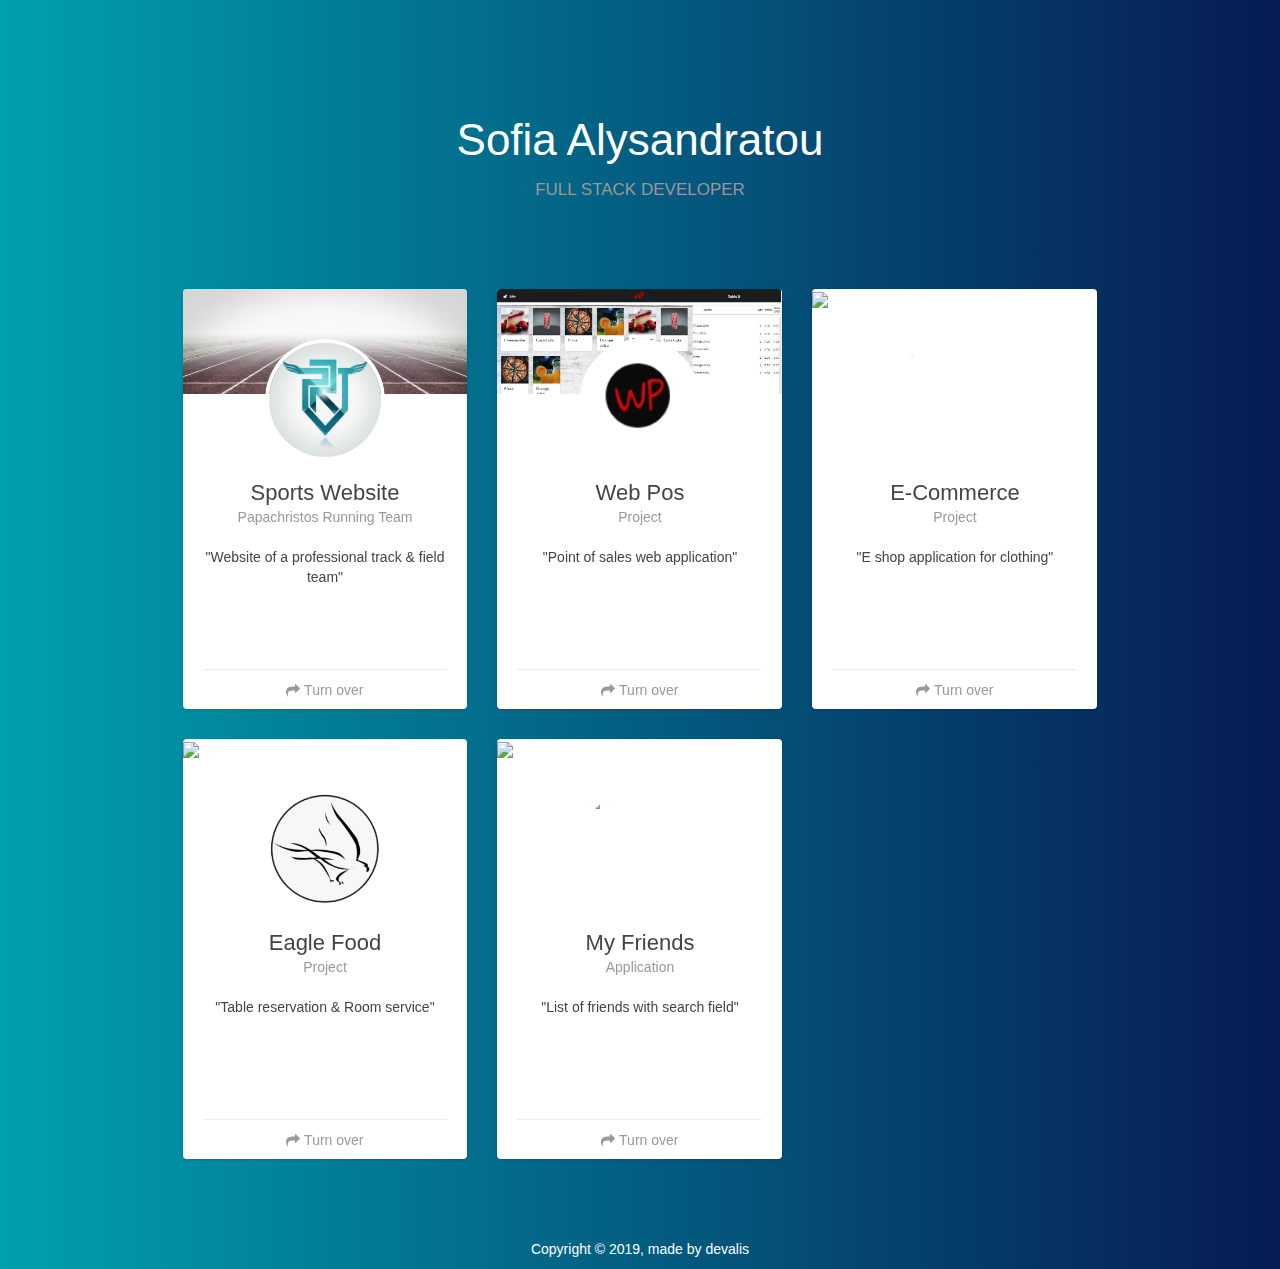
==== commit 5c160e7b: "portfolio 5 projects bug picture" ====
--- a/index.html
+++ b/index.html
@@ -142,7 +142,7 @@
                 <div class="card">
                     <div class="front">
                         <div class="cover">
-                            <img src="images/pos.jpg"/>
+                            <img src="images/pos.JPG"/>
                         </div>
                         <div class="user">
                             <img class="card-circle" src="images/wplogo.png"/>
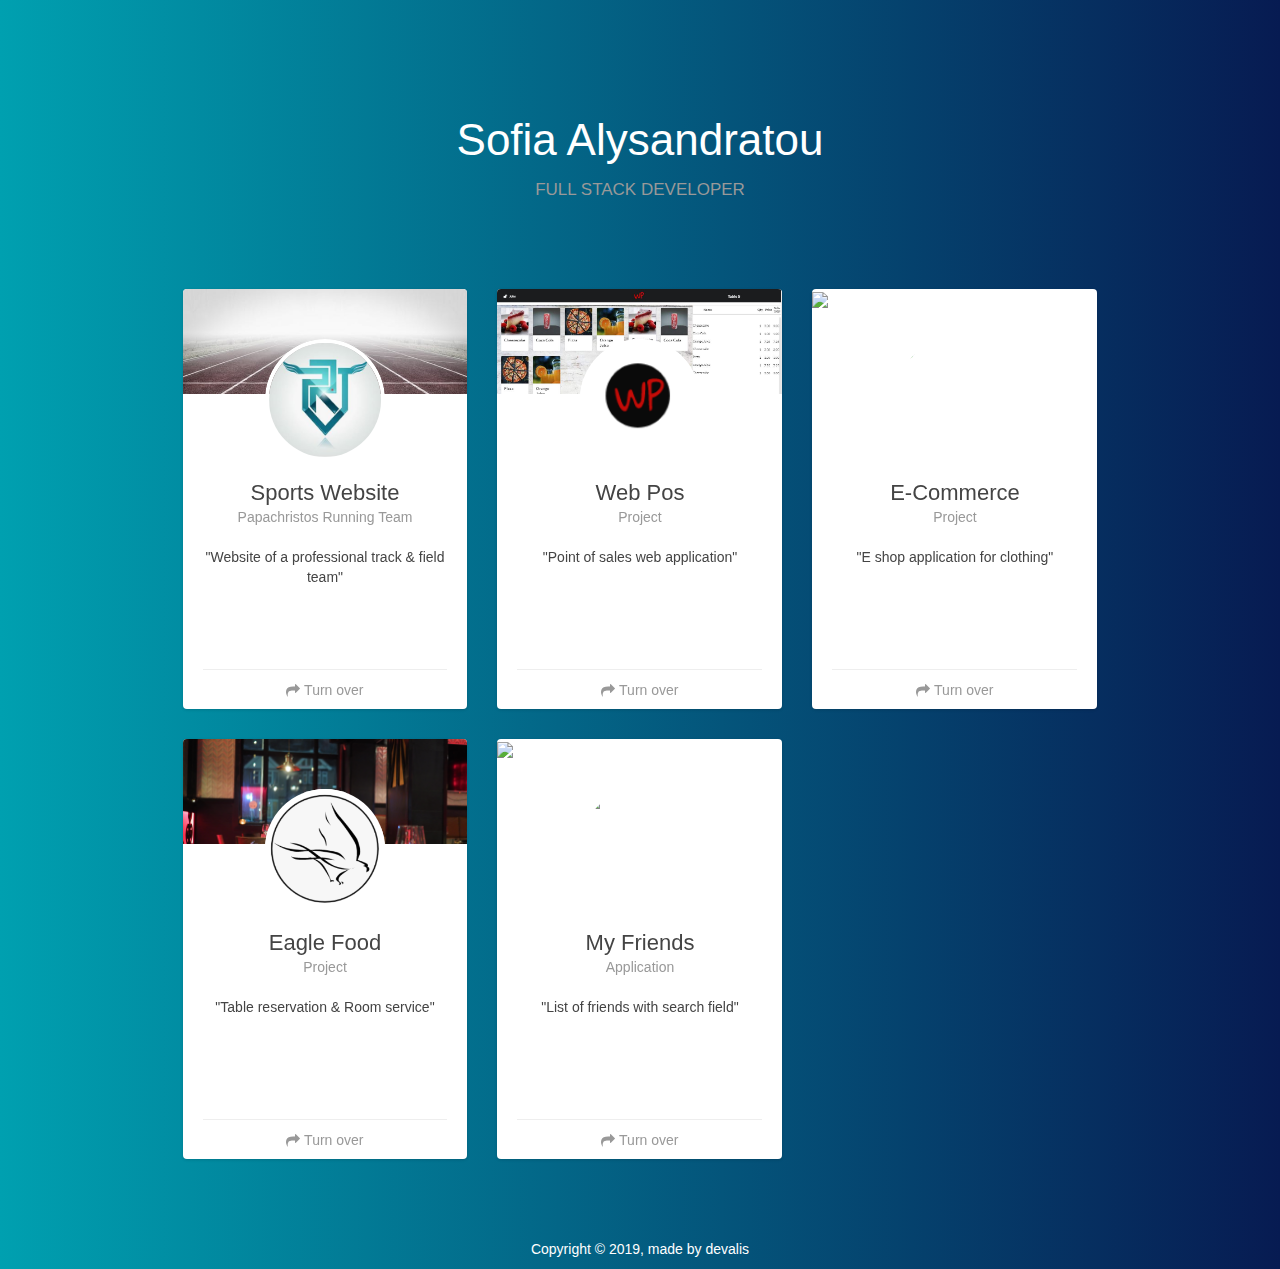
==== commit 1fac29a5: "portfolio 5 projects bug picture" ====
--- a/index.html
+++ b/index.html
@@ -271,7 +271,7 @@
                 <div class="card">
                     <div class="front">
                         <div class="cover">
-                            <img src="images/eagleFood.jpg"/>
+                            <img src="images/restBackground.jpg"/>
                         </div>
                         <div class="user">
                             <img class="card-circle" src="images/eagle.png"/>
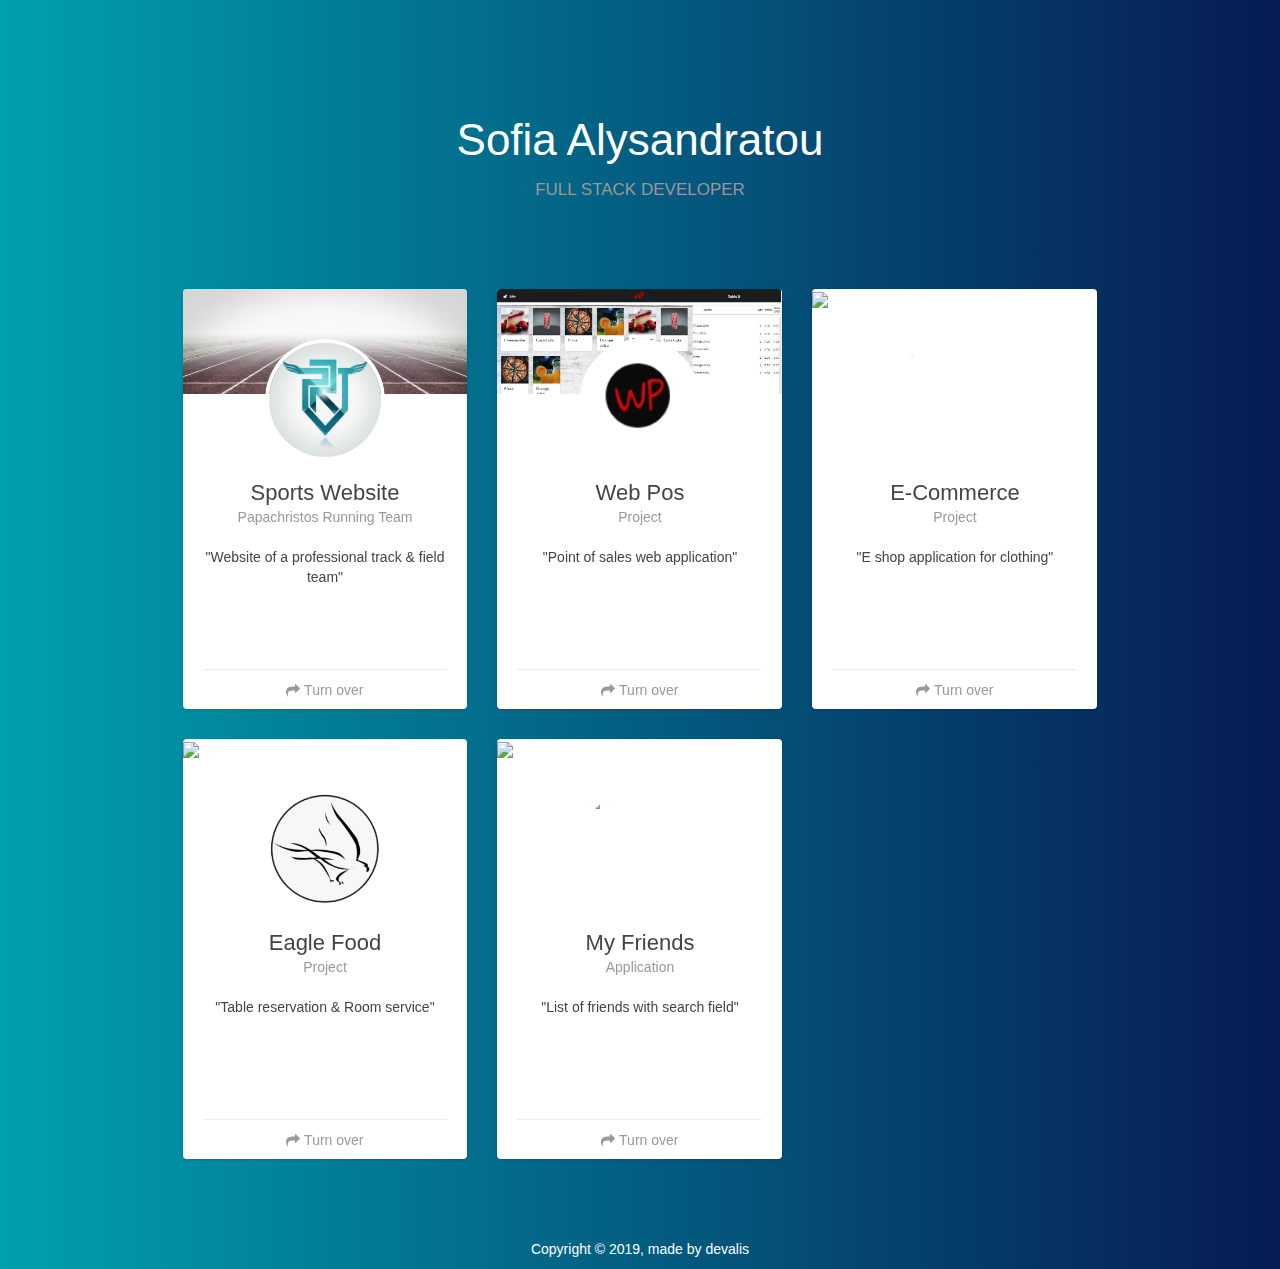
==== commit 2be1c89c: "portfolio 5 projects bug picture" ====
--- a/index.html
+++ b/index.html
@@ -271,7 +271,7 @@
                 <div class="card">
                     <div class="front">
                         <div class="cover">
-                            <img src="images/restBackground.jpg"/>
+                            <img src="images/eagleFood.jpg"/>
                         </div>
                         <div class="user">
                             <img class="card-circle" src="images/eagle.png"/>
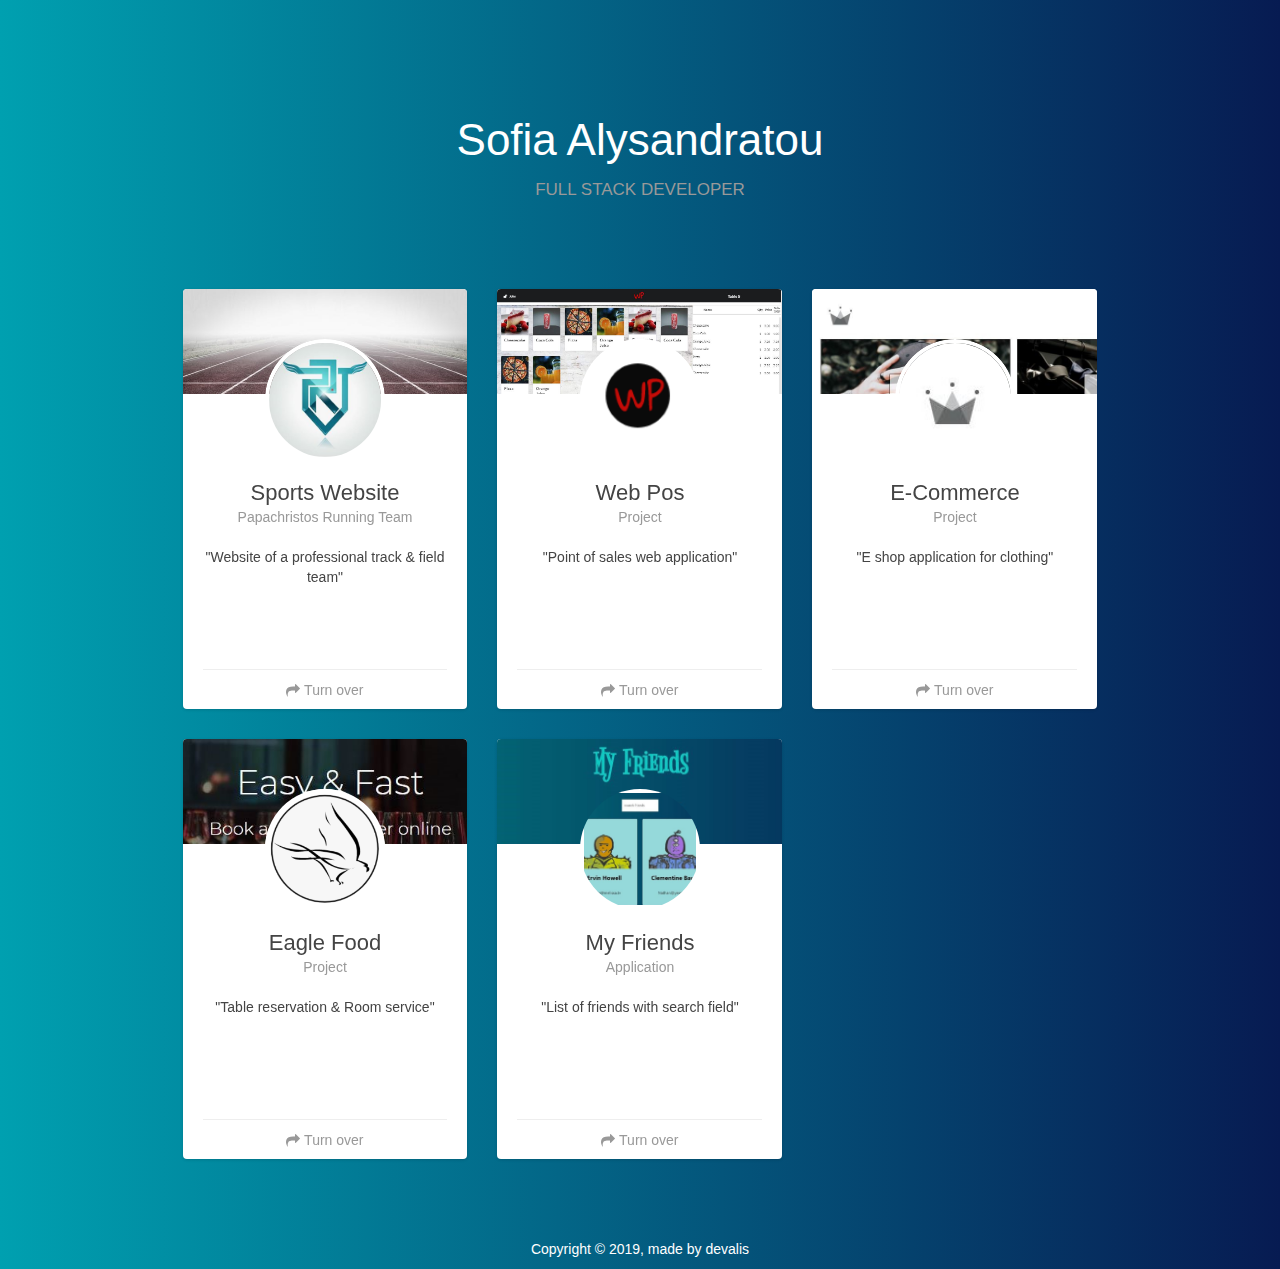
==== commit a4ee38bd: "portfolio 5 projects bug picture" ====
--- a/index.html
+++ b/index.html
@@ -202,10 +202,10 @@
                 <div class="card">
                     <div class="front">
                         <div class="cover">
-                            <img src="images/eshop.jpg"/>
+                            <img src="images/eshop.JPG"/>
                         </div>
                         <div class="user">
-                            <img class="img-circle" src="images/eshopLogo.jpg"/>
+                            <img class="img-circle" src="images/eshopLogo.JPG"/>
                         </div>
                         <div class="content">
                             <div class="main">
@@ -271,7 +271,7 @@
                 <div class="card">
                     <div class="front">
                         <div class="cover">
-                            <img src="images/eagleFood.jpg"/>
+                            <img src="images/eagleFood.JPG"/>
                         </div>
                         <div class="user">
                             <img class="card-circle" src="images/eagle.png"/>
@@ -330,10 +330,10 @@
                 <div class="card">
                     <div class="front">
                         <div class="cover">
-                            <img src="images/myFriendsTop.jpg"/>
+                            <img src="images/myFriendsTop.JPG"/>
                         </div>
                         <div class="user">
-                            <img class="card-circle" src="images/myFriends.jpg"/>
+                            <img class="card-circle" src="images/myFriends.JPG"/>
                         </div>
                         <div class="content">
                             <div class="main">
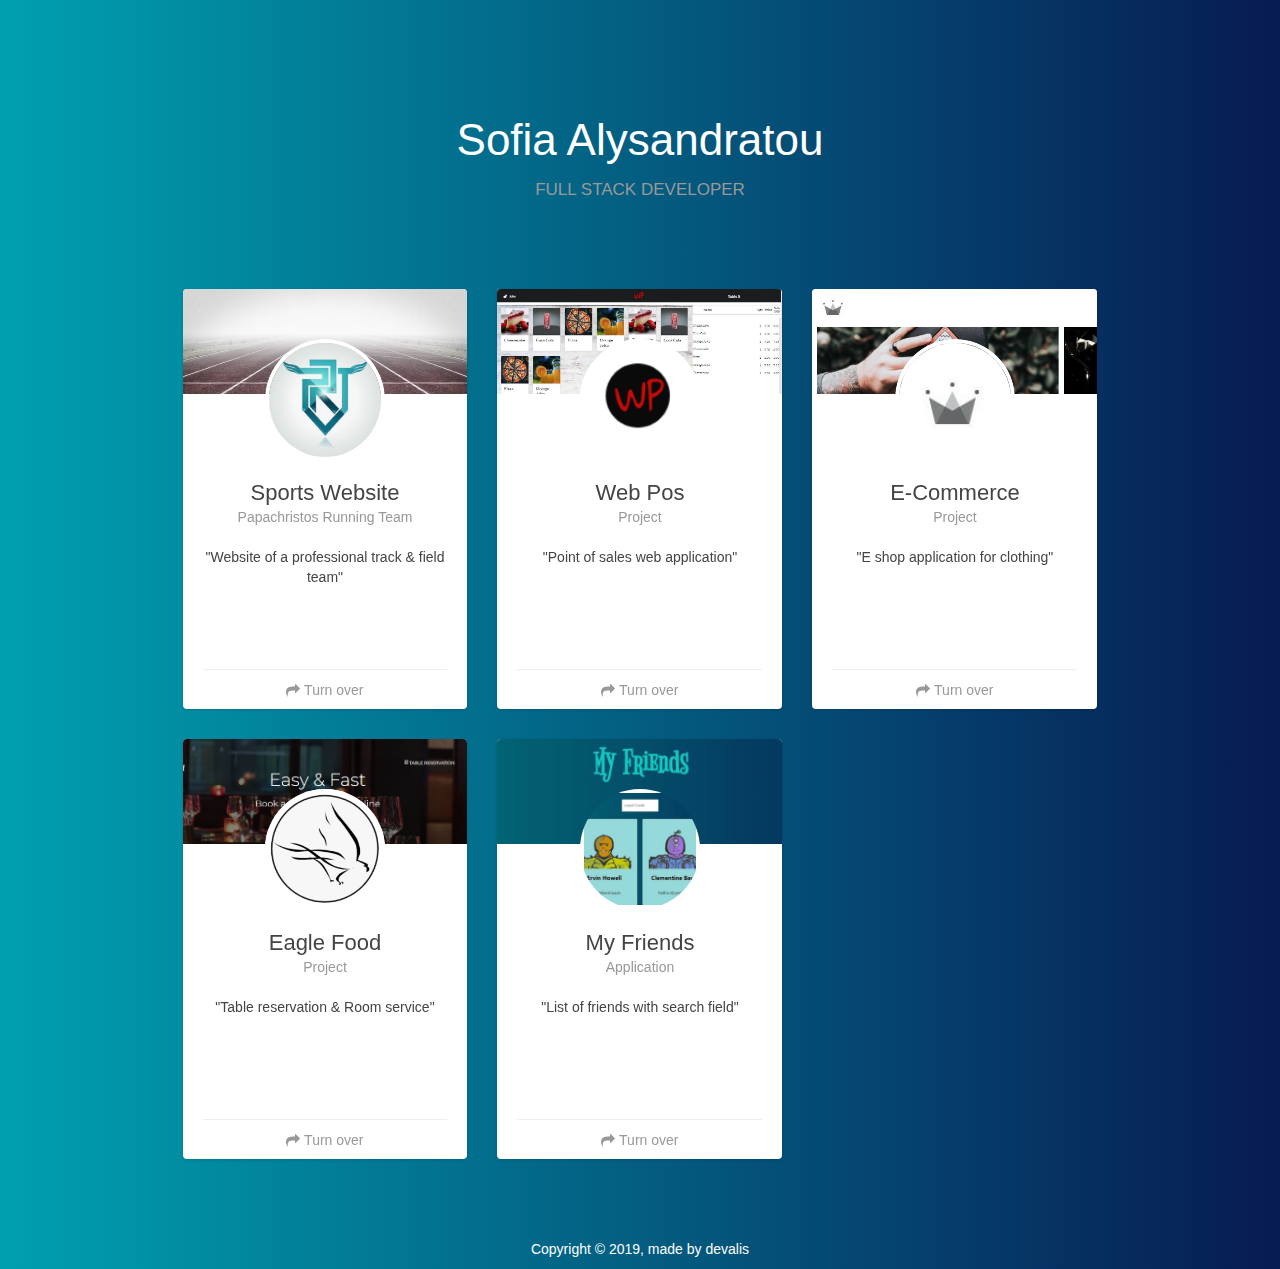
==== commit 089b7b6a: "change eagle food photo" ====
--- a/index.html
+++ b/index.html
@@ -271,7 +271,7 @@
                 <div class="card">
                     <div class="front">
                         <div class="cover">
-                            <img src="images/eagleFood.JPG"/>
+                            <img src="images/eagleFood2.JPG"/>
                         </div>
                         <div class="user">
                             <img class="card-circle" src="images/eagle.png"/>
